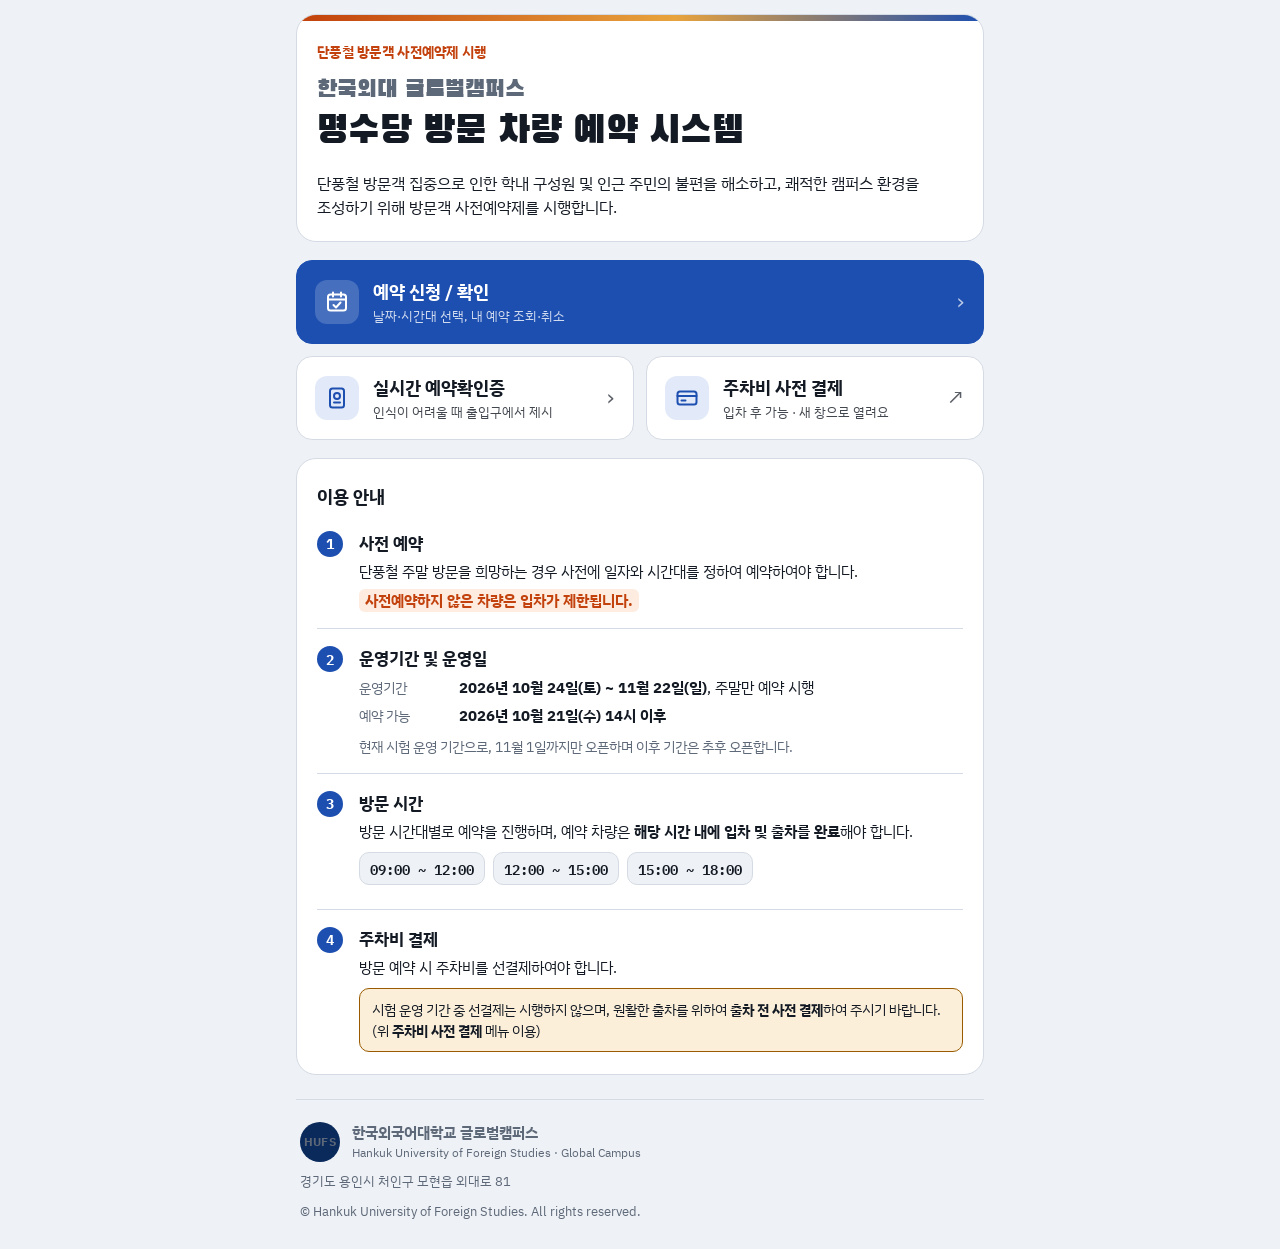
==== index.html @ e232fd65 "Update index.html" ====
<!doctype html>
<html lang="ko">
<head>
  <meta charset="utf-8">
  <meta name="viewport" content="width=device-width, initial-scale=1, viewport-fit=cover">
  <title>명수당 방문 차량 예약 | 한국외국어대학교 글로벌캠퍼스</title>
  <meta name="theme-color" content="#1d4fb0">
  <meta name="description" content="한국외국어대학교 글로벌캠퍼스 명수당 방문 차량 사전예약제 안내 — 단풍철 주말 방문 차량은 사전에 일자와 시간대를 예약해 주세요.">
  <link rel="icon" href="icon.svg" type="image/svg+xml">
  <link rel="apple-touch-icon" href="icon-192.png">
  <link rel="preconnect" href="https://fonts.googleapis.com">
  <link rel="stylesheet" href="https://fonts.googleapis.com/css2?family=Black+Han+Sans&family=IBM+Plex+Sans+KR:wght@400;500;600;700&family=IBM+Plex+Mono:wght@500;600&display=swap">
  <link rel="stylesheet" href="apply.css?v=4">
  <style>
    :root { --leaf: #c2410c; --leaf-soft: #fdecdf; }
    @media (prefers-color-scheme: dark) { :root { --leaf: #ff9a62; --leaf-soft: #3a2014; } }
    .page.home { max-width: 720px; gap: 18px; }

    /* 머리 */
    .hero { background: var(--surface); border: 1px solid var(--line); border-radius: 20px; padding: 26px 20px 22px; display: grid; gap: 14px; position: relative; overflow: hidden; }
    .hero::before { content: ""; position: absolute; inset: 0 0 auto 0; height: 6px; background: linear-gradient(90deg, var(--leaf), #e8a33d 55%, var(--accent)); }
    .kicker { margin: 0; font-size: 14px; font-weight: 700; color: var(--leaf); letter-spacing: .02em; }
    .hero h1 { margin: 0; font-family: var(--display); font-weight: 400; font-size: clamp(26px, 6.4vw, 38px); line-height: 1.25; }
    .hero h1 small { display: block; font-size: .62em; color: var(--muted); margin-bottom: 4px; }
    .lead { margin: 0; font-size: 16px; color: var(--ink); }

    /* 메뉴 */
    .menu { display: grid; gap: 12px; grid-template-columns: 1fr; }
    @media (min-width: 560px) { .menu { grid-template-columns: 1fr 1fr; } }
    .menu a { display: grid; grid-template-columns: auto 1fr auto; align-items: center; gap: 14px; min-height: 84px; padding: 16px 18px; border-radius: 16px; text-decoration: none; color: inherit; border: 1px solid var(--line); background: var(--surface); }
    .menu a:focus-visible { outline: 3px solid var(--accent); outline-offset: 2px; }
    @media (min-width: 560px) { .menu a.go { grid-column: 1 / -1; } }
    .menu a.go { background: var(--accent); color: var(--accent-ink); border-color: var(--accent); }
    .menu .ic { width: 44px; height: 44px; border-radius: 12px; display: grid; place-items: center; background: var(--accent-soft); color: var(--accent); }
    .menu a.go .ic { background: rgba(255, 255, 255, .18); color: inherit; }
    .menu .ic svg { width: 24px; height: 24px; }
    .menu b { display: block; font-size: 18px; }
    .menu span.sub { display: block; font-size: 13px; opacity: .8; margin-top: 2px; }
    .menu .arr { font-size: 22px; opacity: .7; }

    /* 안내문 */
    .guide { background: var(--surface); border: 1px solid var(--line); border-radius: 20px; padding: 6px 20px; }
    .guide h2.gt { margin: 18px 0 4px; font-size: 18px; }
    .item { display: grid; grid-template-columns: 30px 1fr; gap: 12px; padding: 16px 0; border-top: 1px solid var(--line); }
    .item:first-of-type { border-top: 0; }
    .item .num { margin-top: 1px; }
    .item h3 { margin: 0 0 6px; font-size: 17px; }
    .item p { margin: 0 0 6px; font-size: 15px; }
    .item p:last-child { margin-bottom: 0; }
    .item .note { color: var(--muted); font-size: 14px; }
    .hl { background: var(--leaf-soft); color: var(--leaf); font-weight: 700; padding: 1px 6px; border-radius: 6px; }
    .facts { display: grid; gap: 6px; margin: 6px 0 8px; padding: 0; list-style: none; }
    .facts li { display: grid; grid-template-columns: 92px 1fr; gap: 8px; font-size: 15px; }
    .facts li > span:first-child { color: var(--muted); font-size: 14px; }
    .slots { display: flex; flex-wrap: wrap; gap: 8px; margin: 8px 0; padding: 0; list-style: none; }
    .slots li { font-family: var(--mono); font-size: 14px; font-weight: 600; font-variant-numeric: tabular-nums; border: 1px solid var(--line); border-radius: 10px; padding: 5px 10px; background: var(--bg); }
    .callout { margin-top: 8px !important; padding: 10px 12px; border-radius: 10px; background: var(--warn-soft); border: 1px solid var(--warn); font-size: 14px !important; }

    /* 하단 학교 정보 */
    .foot { text-align: left; margin-top: 6px; border-top: 1px solid var(--line); padding: 22px 4px 0; display: grid; gap: 10px; font-size: 13px; color: var(--muted); }
    .foot .org { display: flex; align-items: center; gap: 12px; color: var(--ink); }
    .foot .seal { width: 40px; height: 40px; border-radius: 50%; display: grid; place-items: center; background: #0a2a5c; color: #fff; font-weight: 700; font-size: 12px; letter-spacing: .02em; flex: none; }
    .foot .org b { display: block; font-size: 15px; }
    .foot .org span { font-size: 12px; color: var(--muted); }
    .foot p { margin: 0; }
  </style>
</head>
<body>
<div class="page home">

  <header class="hero">
    <p class="kicker">단풍철 방문객 사전예약제 시행</p>
    <h1><small>한국외대 글로벌캠퍼스</small>명수당 방문 차량 예약 시스템</h1>
    <p class="lead">단풍철 방문객 집중으로 인한 학내 구성원 및 인근 주민의 불편을 해소하고, 쾌적한 캠퍼스 환경을 조성하기 위해 방문객 사전예약제를 시행합니다.</p>
  </header>

  <nav class="menu" aria-label="바로가기">
    <a class="go" href="apply.html">
      <span class="ic" aria-hidden="true"><svg viewBox="0 0 24 24" fill="none" stroke="currentColor" stroke-width="2" stroke-linecap="round" stroke-linejoin="round"><rect x="3" y="4.5" width="18" height="16" rx="2.5"/><path d="M3 9.5h18M8 2.5v4M16 2.5v4M8.5 15l2.5 2.5 4.5-5"/></svg></span>
      <span><b>예약 신청 / 확인</b><span class="sub">날짜·시간대 선택, 내 예약 조회·취소</span></span>
      <span class="arr" aria-hidden="true">›</span>
    </a>
    <a href="pass.html">
      <span class="ic" aria-hidden="true"><svg viewBox="0 0 24 24" fill="none" stroke="currentColor" stroke-width="2" stroke-linecap="round" stroke-linejoin="round"><rect x="5" y="2.5" width="14" height="19" rx="2.5"/><circle cx="12" cy="10" r="3"/><path d="M9 16.5h6"/></svg></span>
      <span><b>실시간 예약확인증</b><span class="sub">인식이 어려울 때 출입구에서 제시</span></span>
      <span class="arr" aria-hidden="true">›</span>
    </a>
    <a href="http://203.253.68.223/prepaydef/doViewPaymentSchCar/w7jr+ABnTaqZTyXS6M+lZkHpiDXPSNMlyNWOzWxVe57B+BYL1L3oDJ21NwJ7zEuEWkH5nnFZp5ZYwIPDDzPXhA==" target="_blank" rel="noopener">
      <span class="ic" aria-hidden="true"><svg viewBox="0 0 24 24" fill="none" stroke="currentColor" stroke-width="2" stroke-linecap="round" stroke-linejoin="round"><rect x="2.5" y="5.5" width="19" height="13" rx="2.5"/><path d="M2.5 10h19M6.5 14.5h4"/></svg></span>
      <span><b>주차비 사전 결제</b><span class="sub">입차 후 가능 · 새 창으로 열려요</span></span>
      <span class="arr" aria-hidden="true">↗</span>
    </a>
  </nav>

  <main class="guide" aria-labelledby="gt">
    <h2 class="gt" id="gt">이용 안내</h2>

    <section class="item" aria-labelledby="g1">
      <span class="num" aria-hidden="true">1</span>
      <div>
        <h3 id="g1">사전 예약</h3>
        <p>단풍철 주말 방문을 희망하는 경우 사전에 일자와 시간대를 정하여 예약하여야 합니다.</p>
        <p><span class="hl">사전예약하지 않은 차량은 입차가 제한됩니다.</span></p>
      </div>
    </section>

    <section class="item" aria-labelledby="g2">
      <span class="num" aria-hidden="true">2</span>
      <div>
        <h3 id="g2">운영기간 및 운영일</h3>
        <ul class="facts">
          <li><span>운영기간</span><span><b>2026년 10월 24일(토) ~ 11월 22일(일)</b>, 주말만 예약 시행</span></li>
          <li><span>예약 가능</span><span><b>2026년 10월 21일(수) 14시 이후</b></span></li>
        </ul>
        <p class="note">현재 시험 운영 기간으로, 11월 1일까지만 오픈하며 이후 기간은 추후 오픈합니다.</p>
      </div>
    </section>

    <section class="item" aria-labelledby="g3">
      <span class="num" aria-hidden="true">3</span>
      <div>
        <h3 id="g3">방문 시간</h3>
        <p>방문 시간대별로 예약을 진행하며, 예약 차량은 <b>해당 시간 내에 입차 및 출차를 완료</b>해야 합니다.</p>
        <ul class="slots" aria-label="방문 시간대">
          <li>09:00 ~ 12:00</li><li>12:00 ~ 15:00</li><li>15:00 ~ 18:00</li>
        </ul>
      </div>
    </section>

    <section class="item" aria-labelledby="g4">
      <span class="num" aria-hidden="true">4</span>
      <div>
        <h3 id="g4">주차비 결제</h3>
        <p>방문 예약 시 주차비를 선결제하여야 합니다.</p>
        <p class="callout">시험 운영 기간 중 선결제는 시행하지 않으며, 원활한 출차를 위하여 <b>출차 전 사전 결제</b>하여 주시기 바랍니다. (위 <b>주차비 사전 결제</b> 메뉴 이용)</p>
      </div>
    </section>
  </main>

  <footer class="foot">
    <div class="org">
      <span class="seal" aria-hidden="true">HUFS</span>
      <span><b>한국외국어대학교 글로벌캠퍼스</b><span>Hankuk University of Foreign Studies · Global Campus</span></span>
    </div>
    <p>경기도 용인시 처인구 모현읍 외대로 81</p>
    <p>© Hankuk University of Foreign Studies. All rights reserved.</p>
  </footer>

</div>
</body>
</html>
---- apply.css ----
/* =========================================================
   방문 차량 예약 — 신청 페이지 (모바일 우선, 확인 앱과 같은 색·글꼴)
   ========================================================= */
:root {
  --bg: #eef1f5; --surface: #ffffff; --ink: #141a24; --muted: #5d6878; --line: #d5dbe4;
  --plate: #ffffff; --plate-ink: #0d1117; --plate-edge: #1b2230;
  --accent: #1d4fb0; --accent-ink: #ffffff; --accent-soft: #e2eafa;
  --ok: #157a46; --ok-soft: #dff3e8; --warn: #9a5b00; --warn-soft: #fbefd9; --bad: #b3261e; --bad-soft: #fbe3e1;
  --display: "Black Han Sans", "IBM Plex Sans KR", "Apple SD Gothic Neo", "Malgun Gothic", sans-serif;
  --body: "IBM Plex Sans KR", "Apple SD Gothic Neo", "Malgun Gothic", system-ui, sans-serif;
  --mono: "IBM Plex Mono", ui-monospace, Menlo, monospace;
  color-scheme: light;
}
@media (prefers-color-scheme: dark) {
  :root {
    --bg: #0f131a; --surface: #171d27; --ink: #e7ecf3; --muted: #97a2b3; --line: #2a3342;
    --plate: #f2f4f7; --plate-ink: #0d1117; --plate-edge: #000000;
    --accent: #6f9cff; --accent-ink: #0b1220; --accent-soft: #1c2a47;
    --ok: #5fd39a; --ok-soft: #133224; --warn: #f0b860; --warn-soft: #3a2a10; --bad: #ff8a80; --bad-soft: #3d1a18;
    color-scheme: dark;
  }
}
[hidden] { display: none !important; }
* { box-sizing: border-box; }
html, body { margin: 0; }
body { background: var(--bg); color: var(--ink); font-family: var(--body); font-size: 16px; line-height: 1.5; word-break: keep-all; overflow-wrap: anywhere; -webkit-tap-highlight-color: transparent; }
button, input { font: inherit; color: inherit; }

.page {
  max-width: 600px; margin: 0 auto; display: grid; gap: 16px;
  padding-top: max(14px, env(safe-area-inset-top)); padding-bottom: max(28px, env(safe-area-inset-bottom));
  padding-left: max(16px, env(safe-area-inset-left)); padding-right: max(16px, env(safe-area-inset-right));
}

/* ---------- 머리글 ---------- */
.top { display: flex; align-items: center; justify-content: space-between; gap: 12px; flex-wrap: wrap; }
.brand { display: flex; align-items: center; gap: 10px; font-family: var(--display); font-size: 22px; }
a.brand { color: inherit; text-decoration: none; }
.brand-mark { width: 34px; height: 34px; border-radius: 9px; display: grid; place-items: center; background: var(--accent); color: var(--accent-ink); font-size: 20px; }
.tabs { display: inline-flex; background: var(--surface); border: 1px solid var(--line); border-radius: 12px; padding: 3px; }
.tabs button { border: 0; background: transparent; padding: 0 14px; min-height: 40px; border-radius: 9px; font-size: 14px; font-weight: 600; color: var(--muted); cursor: pointer; }
.tabs button[aria-pressed="true"] { background: var(--accent-soft); color: var(--accent); }
.notice { font-size: 14px; background: var(--warn-soft); border: 1px solid var(--warn); border-radius: 10px; padding: 12px 14px; }

/* ---------- 단계 카드 ---------- */
form#applyForm { display: grid; gap: 14px; }
.step { background: var(--surface); border: 1px solid var(--line); border-radius: 16px; padding: 18px 16px; display: grid; gap: 12px; }
.step h2 { margin: 0; font-size: 17px; font-weight: 700; display: flex; align-items: center; gap: 10px; }
.num { width: 26px; height: 26px; border-radius: 50%; display: inline-grid; place-items: center; background: var(--accent); color: var(--accent-ink); font-size: 14px; font-weight: 700; flex: none; }
.muted { color: var(--muted); margin: 0; font-size: 14px; }

/* 날짜 띠: 가로로 밀어서 고르기 */
.dates { display: flex; gap: 8px; overflow-x: auto; padding: 2px 2px 6px; margin: 0 -2px; scroll-snap-type: x proximity; -webkit-overflow-scrolling: touch; }
.date-chip { flex: none; scroll-snap-align: start; width: 64px; min-height: 72px; border-radius: 12px; border: 1px solid var(--line); background: var(--surface); display: grid; place-items: center; align-content: center; gap: 2px; cursor: pointer; padding: 6px 0; }
.date-chip .dw { font-size: 12px; color: var(--muted); }
.date-chip .dd { font-family: var(--mono); font-size: 20px; font-weight: 600; font-variant-numeric: tabular-nums; }
.date-chip .dl { font-size: 11px; color: var(--muted); }
.date-chip.sun .dw { color: var(--bad); } .date-chip.sat .dw { color: var(--accent); }
.date-chip:disabled { opacity: .4; cursor: not-allowed; }
/* 공개 예정 날짜: 흐리게 + 아래에 "10/21(수) 14시 오픈" */
.date-col { flex: none; width: 64px; display: grid; justify-items: stretch; align-content: start; gap: 5px; scroll-snap-align: start; }
.date-col .date-chip { width: 100%; }
.date-chip.sched { opacity: .42; border-style: dashed; cursor: default; }
.date-open { font-size: 11px; line-height: 1.3; font-weight: 700; text-align: center; color: var(--warn); white-space: nowrap; letter-spacing: -.02em; }
.date-note { margin: 0; font-size: 14px; font-weight: 600; color: var(--warn); }
.date-note:empty { display: none; }
#applyForm.dates-only > section:nth-of-type(n+3), #applyForm.dates-only .submit-bar { display: none; }
.period { margin: 0; font-size: 14px; color: var(--muted); }
.period b { color: var(--ink); }
.closed h2 { color: var(--bad); }
.date-chip[aria-checked="true"] { background: var(--accent); border-color: var(--accent); color: var(--accent-ink); }
.date-chip[aria-checked="true"] .dw, .date-chip[aria-checked="true"] .dl { color: var(--accent-ink); }
.other-date { display: flex; align-items: center; gap: 10px; font-size: 14px; color: var(--muted); flex-wrap: wrap; }
.other-date input { min-height: 40px; border: 1px solid var(--line); border-radius: 10px; padding: 0 10px; background: var(--bg); }

/* 시간대 카드 */
.slots { display: grid; gap: 8px; }
.slot { display: grid; grid-template-columns: 1fr auto; align-items: center; gap: 4px 12px; text-align: left; min-height: 64px; padding: 10px 14px; border-radius: 12px; border: 1px solid var(--line); background: var(--surface); cursor: pointer; }
.slot .time { font-family: var(--mono); font-size: 18px; font-weight: 600; font-variant-numeric: tabular-nums; white-space: nowrap; }
.slot .left { font-size: 14px; font-weight: 600; color: var(--ok); white-space: nowrap; }
.slot .bar { grid-column: 1 / -1; height: 5px; border-radius: 99px; background: var(--line); overflow: hidden; }
.slot .bar i { display: block; height: 100%; background: var(--ok); border-radius: 99px; }
.slot.few .left { color: var(--warn); } .slot.few .bar i { background: var(--warn); }
.slot[aria-checked="true"] { border: 2px solid var(--accent); background: var(--accent-soft); padding: 9px 13px; }
.slot:disabled { cursor: not-allowed; opacity: .55; }
.slot:disabled .left { color: var(--muted); }
.slot.pre { opacity: .42; border-style: dashed; }
.slot.pre .left { color: var(--warn); }

/* 입력 */
.field { display: grid; gap: 6px; font-size: 14px; font-weight: 600; color: var(--muted); min-width: 0; }
.field > input { min-height: 50px; border: 1px solid var(--line); border-radius: 12px; padding: 0 14px; background: var(--bg); font-size: 17px; font-weight: 500; color: var(--ink); min-width: 0; width: 100%; }
.field .hint { font-weight: 400; font-size: 13px; }
.field .hint.err { color: var(--bad); }
.two { display: grid; grid-template-columns: 1fr 1fr; gap: 12px; }
@media (max-width: 420px) { .two { grid-template-columns: 1fr; } }
.plate { display: flex; align-items: stretch; background: var(--plate); border: 3px solid var(--plate-edge); border-radius: 10px; overflow: hidden; }
.plate .strip { width: 28px; flex: none; background: #1d4fb0; color: #ffffff; display: grid; place-items: center; font: 600 10px/1.1 var(--body); writing-mode: vertical-rl; }
.plate input { flex: 1; min-width: 0; border: 0; outline: 0; background: transparent; color: var(--plate-ink); font-family: var(--display); font-size: 30px; letter-spacing: .05em; text-align: center; padding: 6px; }
.plate input::placeholder { color: #b5bcc7; }
.plate:focus-within, .field > input:focus, .other-date input:focus { outline: 3px solid var(--accent); outline-offset: 2px; }

.agree { display: flex; align-items: center; gap: 10px; font-weight: 600; cursor: pointer; min-height: 44px; }
.agree input { width: 22px; height: 22px; accent-color: var(--accent); flex: none; }
.terms summary { cursor: pointer; font-size: 14px; color: var(--muted); }
.terms table { width: 100%; border-collapse: collapse; margin-top: 8px; font-size: 14px; }
.terms th { text-align: left; width: 84px; color: var(--muted); font-weight: 600; padding: 6px 8px 6px 0; vertical-align: top; }
.terms td { padding: 6px 0; border-bottom: 1px solid var(--line); }
.terms p { font-size: 13px; color: var(--muted); margin: 8px 0 0; }

/* 신청 버튼 영역: 휴대폰에서는 화면 아래에 붙어 있음 */
.submit-bar { position: sticky; bottom: 0; z-index: 5; background: var(--bg); padding: 10px 0 max(6px, env(safe-area-inset-bottom)); display: grid; gap: 6px; border-top: 1px solid var(--line); }
.summary { margin: 0; font-size: 14px; color: var(--muted); }
.summary b { color: var(--ink); }
.form-error { margin: 0; font-size: 14px; color: var(--bad); font-weight: 600; }
.form-error:empty { display: none; }

button.primary, button { min-height: 52px; border-radius: 12px; border: 1px solid var(--line); background: var(--surface); font-weight: 700; font-size: 17px; cursor: pointer; padding: 0 18px; }
button.primary { background: var(--accent); border-color: var(--accent); color: var(--accent-ink); }
button:disabled { opacity: .55; cursor: default; }
button:focus-visible, .date-chip:focus-visible, .slot:focus-visible { outline: 3px solid var(--accent); outline-offset: 2px; }
.wide { grid-column: 1 / -1; }

/* 완료 티켓 */
.ticket { background: var(--surface); border: 1px solid var(--line); border-radius: 18px; overflow: hidden; }
.ticket-head { background: var(--ok-soft); padding: 22px 18px; display: flex; align-items: center; gap: 14px; border-bottom: 2px dashed var(--line); }
.ticket-head h2 { margin: 0; font-family: var(--display); font-weight: 400; font-size: 26px; color: var(--ok); }
.check { width: 40px; height: 40px; border-radius: 50%; background: var(--ok); color: var(--ok-soft); display: grid; place-items: center; font-size: 22px; font-weight: 700; flex: none; }
.ticket-body { margin: 0; padding: 18px; display: grid; gap: 12px; }
.ticket-body div { display: grid; grid-template-columns: 90px 1fr; align-items: center; }
.ticket-body dt { color: var(--muted); font-size: 14px; }
.ticket-body dd { margin: 0; font-size: 18px; font-weight: 600; }
.mono { font-family: var(--mono); letter-spacing: .08em; }
.ticket-foot { margin: 0; padding: 0 18px 18px; font-size: 14px; color: var(--muted); }
.mini-plate { display: inline-block; font-family: var(--display); font-weight: 400; font-size: 20px; letter-spacing: .05em; color: var(--plate-ink); background: var(--plate); border: 2px solid var(--plate-edge); border-radius: 6px; padding: 1px 10px; }
.row-buttons { display: grid; grid-template-columns: 1fr 1fr; gap: 10px; }

/* 내 예약 */
#mineForm { align-items: end; }
.my-item { display: grid; grid-template-columns: 1fr auto; gap: 4px 12px; align-items: center; padding: 12px 0; border-top: 1px solid var(--line); }
.my-item .when { font-weight: 700; }
.my-item .meta { font-size: 13px; color: var(--muted); }
.my-item .acts { grid-row: 1 / span 2; grid-column: 2; display: flex; gap: 8px; }
.my-item button { min-height: 44px; font-size: 14px; padding: 0 14px; }
.my-item button.to-pass { color: var(--accent); border-color: var(--accent); }
button.pass-go { width: 100%; margin-bottom: 10px; }
.my-item button.arm { color: var(--bad); border-color: var(--bad); }
.my-item.gone { opacity: .5; }

.foot { display: grid; gap: 2px; font-size: 13px; color: var(--muted); text-align: center; padding-top: 6px; }

@media (min-width: 640px) {
  .step { padding: 22px 22px; }
  .slots { grid-template-columns: repeat(3, 1fr); }
  .slot { grid-template-columns: 1fr; text-align: center; justify-items: center; }
  .slot .time { font-size: 16px; }
  .slot .bar { width: 100%; }
  .submit-bar { position: static; border-top: 0; background: transparent; }
}
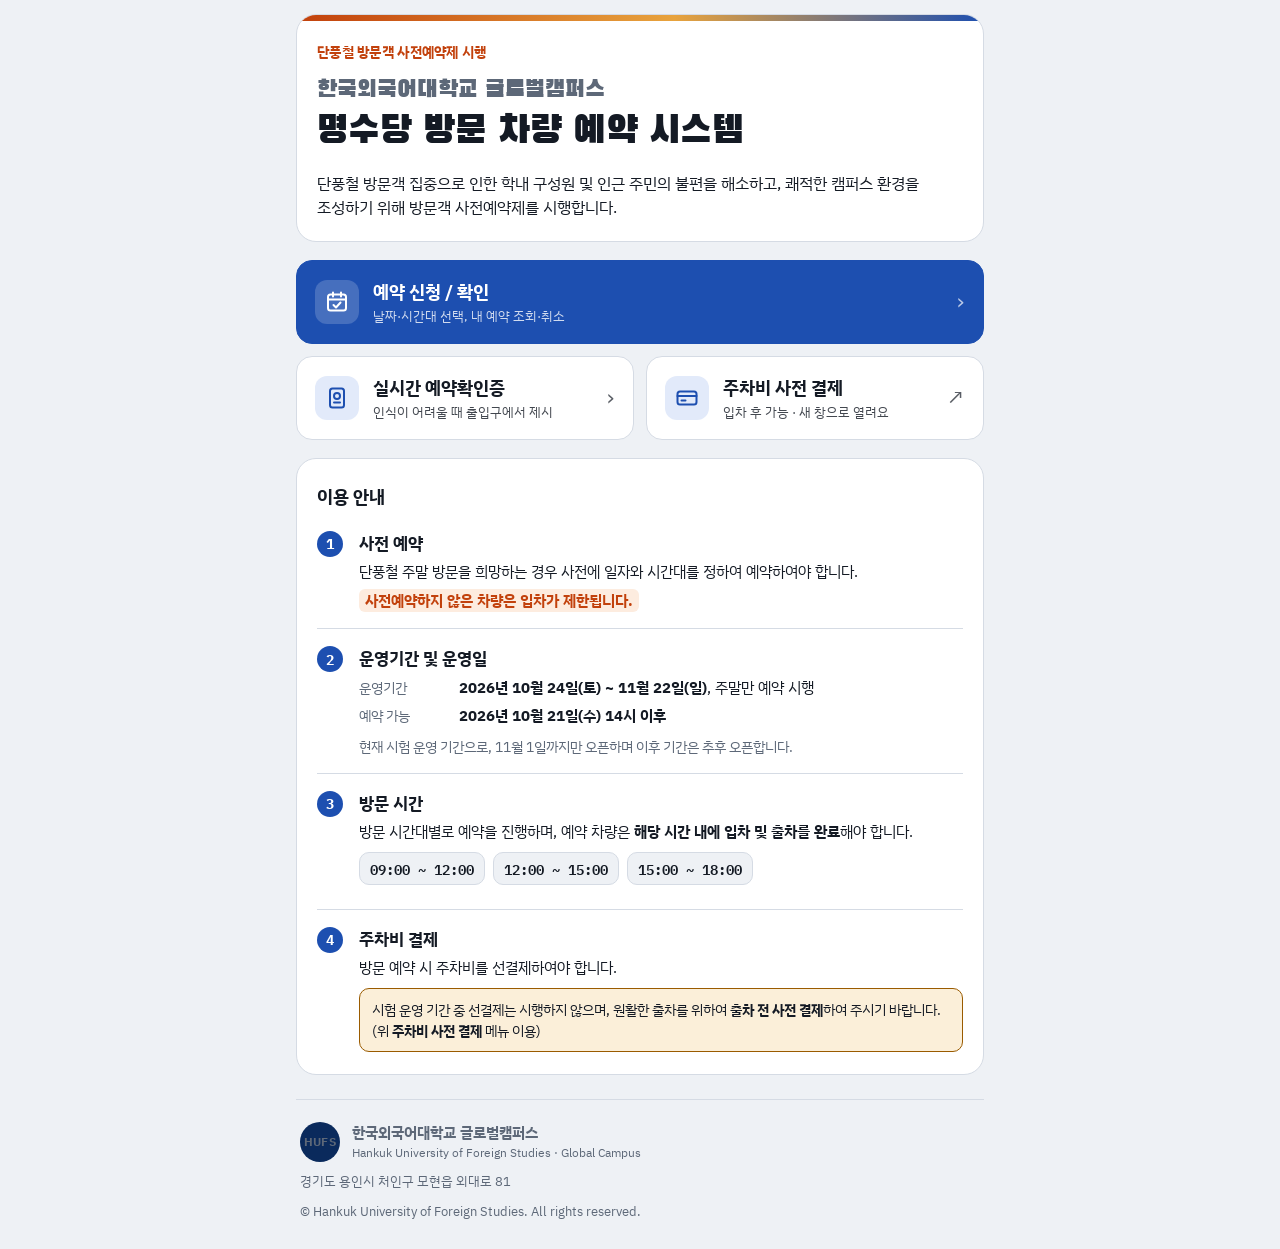
==== commit 9e51ca44: "Update index.html" ====
--- a/index.html
+++ b/index.html
@@ -70,7 +70,7 @@
 
   <header class="hero">
     <p class="kicker">단풍철 방문객 사전예약제 시행</p>
-    <h1><small>한국외대 글로벌캠퍼스</small>명수당 방문 차량 예약 시스템</h1>
+    <h1><small>한국외국어대학교 글로벌캠퍼스</small>명수당 방문 차량 예약 시스템</h1>
     <p class="lead">단풍철 방문객 집중으로 인한 학내 구성원 및 인근 주민의 불편을 해소하고, 쾌적한 캠퍼스 환경을 조성하기 위해 방문객 사전예약제를 시행합니다.</p>
   </header>
 
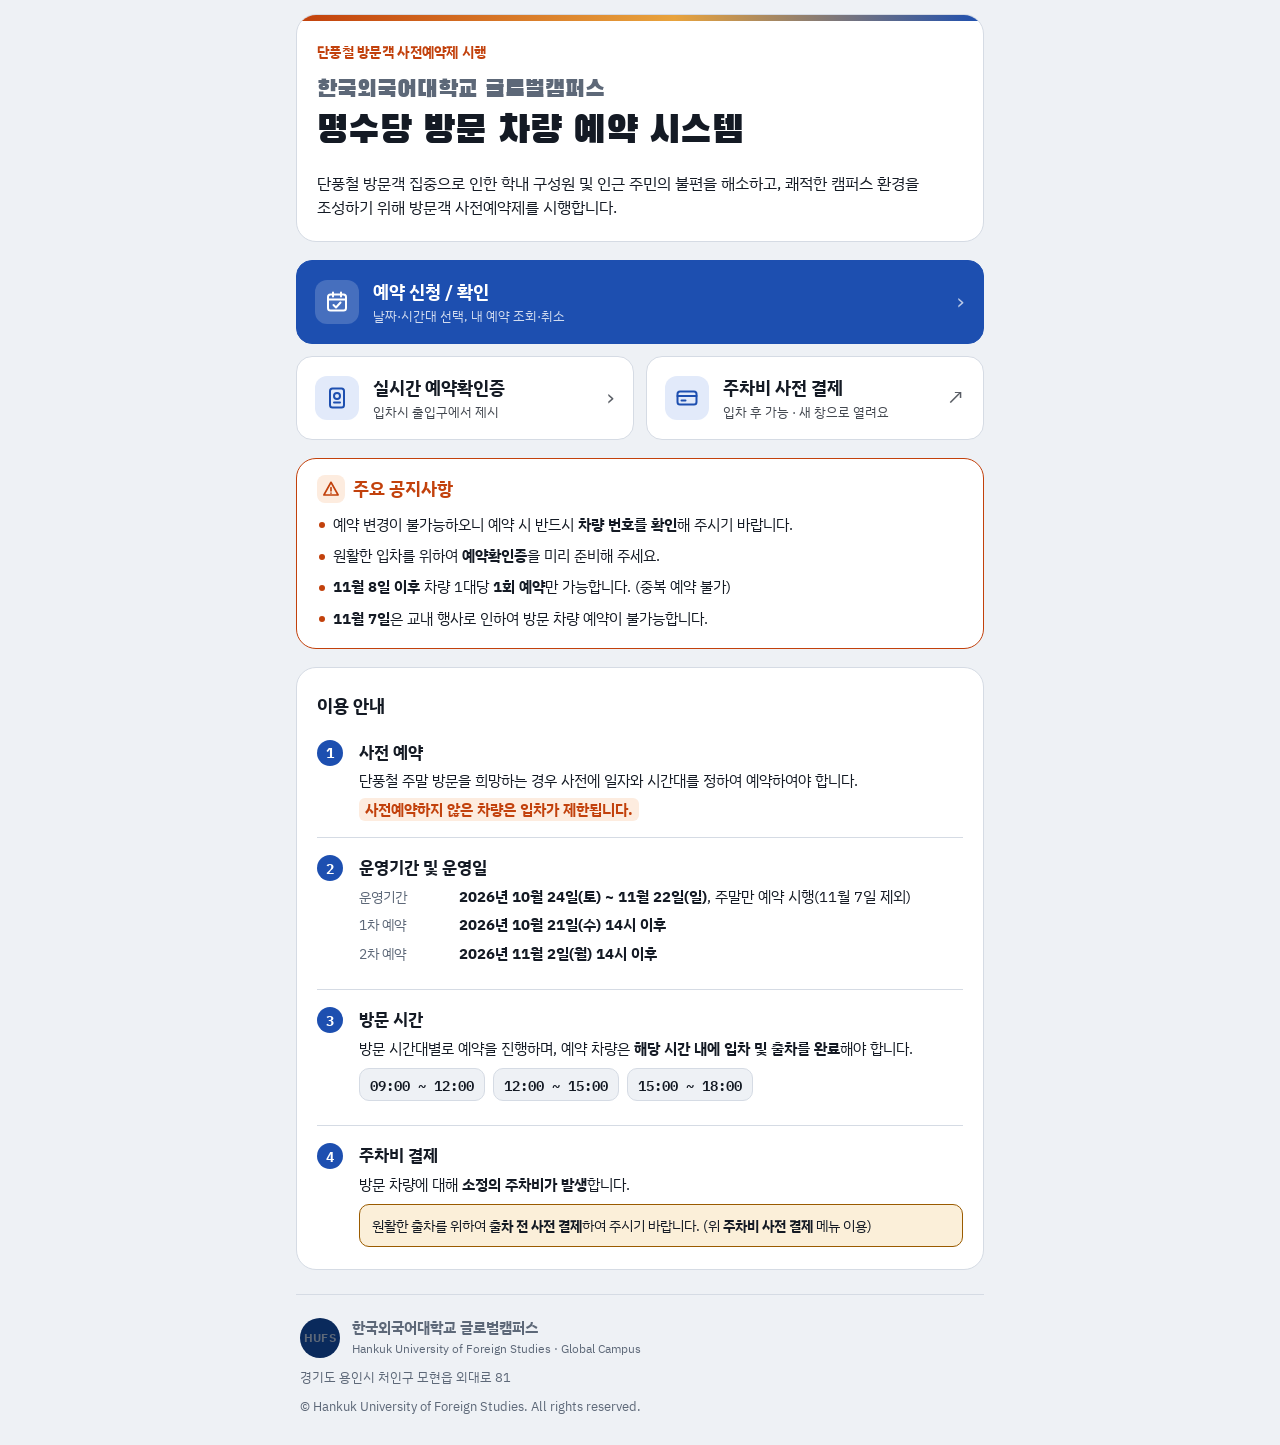
==== commit cc94bb23: "Add files via upload" ====
--- a/index.html
+++ b/index.html
@@ -1,5 +1,5 @@
 <!doctype html>
-<html lang="ko">
+<html lang="ko" data-page="index">
 <head>
   <meta charset="utf-8">
   <meta name="viewport" content="width=device-width, initial-scale=1, viewport-fit=cover">
@@ -10,7 +10,7 @@
   <link rel="apple-touch-icon" href="icon-192.png">
   <link rel="preconnect" href="https://fonts.googleapis.com">
   <link rel="stylesheet" href="https://fonts.googleapis.com/css2?family=Black+Han+Sans&family=IBM+Plex+Sans+KR:wght@400;500;600;700&family=IBM+Plex+Mono:wght@500;600&display=swap">
-  <link rel="stylesheet" href="apply.css?v=4">
+  <link rel="stylesheet" href="apply.css?v=9">
   <style>
     :root { --leaf: #c2410c; --leaf-soft: #fdecdf; }
     @media (prefers-color-scheme: dark) { :root { --leaf: #ff9a62; --leaf-soft: #3a2014; } }
@@ -56,6 +56,15 @@
     .slots li { font-family: var(--mono); font-size: 14px; font-weight: 600; font-variant-numeric: tabular-nums; border: 1px solid var(--line); border-radius: 10px; padding: 5px 10px; background: var(--bg); }
     .callout { margin-top: 8px !important; padding: 10px 12px; border-radius: 10px; background: var(--warn-soft); border: 1px solid var(--warn); font-size: 14px !important; }
 
+    /* 주요 공지사항 */
+    .notice-box { background: var(--surface); border: 1.5px solid var(--leaf); border-radius: 20px; padding: 16px 20px 18px; }
+    .notice-box h2 { margin: 0 0 10px; font-size: 18px; display: flex; align-items: center; gap: 8px; color: var(--leaf); }
+    .notice-box .ni { width: 28px; height: 28px; border-radius: 8px; display: grid; place-items: center; background: var(--leaf-soft); flex: none; }
+    .notice-box .ni svg { width: 18px; height: 18px; }
+    .notice-box ul { margin: 0; padding: 0; list-style: none; display: grid; gap: 8px; }
+    .notice-box li { position: relative; padding-left: 16px; font-size: 15px; line-height: 1.55; }
+    .notice-box li::before { content: ""; position: absolute; left: 2px; top: .62em; width: 6px; height: 6px; border-radius: 50%; background: var(--leaf); }
+
     /* 하단 학교 정보 */
     .foot { text-align: left; margin-top: 6px; border-top: 1px solid var(--line); padding: 22px 4px 0; display: grid; gap: 10px; font-size: 13px; color: var(--muted); }
     .foot .org { display: flex; align-items: center; gap: 12px; color: var(--ink); }
@@ -82,15 +91,25 @@
     </a>
     <a href="pass.html">
       <span class="ic" aria-hidden="true"><svg viewBox="0 0 24 24" fill="none" stroke="currentColor" stroke-width="2" stroke-linecap="round" stroke-linejoin="round"><rect x="5" y="2.5" width="14" height="19" rx="2.5"/><circle cx="12" cy="10" r="3"/><path d="M9 16.5h6"/></svg></span>
-      <span><b>실시간 예약확인증</b><span class="sub">인식이 어려울 때 출입구에서 제시</span></span>
+      <span><b>실시간 예약확인증</b><span class="sub">입차시 출입구에서 제시</span></span>
       <span class="arr" aria-hidden="true">›</span>
     </a>
-    <a href="http://203.253.68.223/prepaydef/doViewPaymentSchCar/w7jr+ABnTaqZTyXS6M+lZkHpiDXPSNMlyNWOzWxVe57B+BYL1L3oDJ21NwJ7zEuEWkH5nnFZp5ZYwIPDDzPXhA==" target="_blank" rel="noopener">
+    <a href="https://tinyurl.com/hufspay" target="_blank" rel="noopener">
       <span class="ic" aria-hidden="true"><svg viewBox="0 0 24 24" fill="none" stroke="currentColor" stroke-width="2" stroke-linecap="round" stroke-linejoin="round"><rect x="2.5" y="5.5" width="19" height="13" rx="2.5"/><path d="M2.5 10h19M6.5 14.5h4"/></svg></span>
       <span><b>주차비 사전 결제</b><span class="sub">입차 후 가능 · 새 창으로 열려요</span></span>
       <span class="arr" aria-hidden="true">↗</span>
     </a>
   </nav>
+
+  <section class="notice-box" aria-labelledby="nt">
+    <h2 id="nt"><span class="ni" aria-hidden="true"><svg viewBox="0 0 24 24" fill="none" stroke="currentColor" stroke-width="2.2" stroke-linecap="round" stroke-linejoin="round"><path d="M12 3 2.5 20h19L12 3Z"/><path d="M12 10v4.5M12 17.5v.01"/></svg></span>주요 공지사항</h2>
+    <ul>
+      <li>예약 변경이 불가능하오니 예약 시 반드시 <b>차량 번호를 확인</b>해 주시기 바랍니다.</li>
+      <li>원활한 입차를 위하여 <b>예약확인증</b>을 미리 준비해 주세요.</li>
+      <li><b>11월 8일 이후</b> 차량 1대당 <b>1회 예약</b>만 가능합니다. (중복 예약 불가)</li>
+      <li><b>11월 7일</b>은 교내 행사로 인하여 방문 차량 예약이 불가능합니다.</li>
+    </ul>
+  </section>
 
   <main class="guide" aria-labelledby="gt">
     <h2 class="gt" id="gt">이용 안내</h2>
@@ -109,10 +128,10 @@
       <div>
         <h3 id="g2">운영기간 및 운영일</h3>
         <ul class="facts">
-          <li><span>운영기간</span><span><b>2026년 10월 24일(토) ~ 11월 22일(일)</b>, 주말만 예약 시행</span></li>
-          <li><span>예약 가능</span><span><b>2026년 10월 21일(수) 14시 이후</b></span></li>
+          <li><span>운영기간</span><span><b>2026년 10월 24일(토) ~ 11월 22일(일)</b>, 주말만 예약 시행(11월 7일 제외)</span></li>
+          <li><span>1차 예약</span><span><b>2026년 10월 21일(수) 14시 이후</b></span></li>
+          <li><span>2차 예약</span><span><b>2026년 11월 2일(월) 14시 이후</b></span></li>
         </ul>
-        <p class="note">현재 시험 운영 기간으로, 11월 1일까지만 오픈하며 이후 기간은 추후 오픈합니다.</p>
       </div>
     </section>
 
@@ -131,8 +150,8 @@
       <span class="num" aria-hidden="true">4</span>
       <div>
         <h3 id="g4">주차비 결제</h3>
-        <p>방문 예약 시 주차비를 선결제하여야 합니다.</p>
-        <p class="callout">시험 운영 기간 중 선결제는 시행하지 않으며, 원활한 출차를 위하여 <b>출차 전 사전 결제</b>하여 주시기 바랍니다. (위 <b>주차비 사전 결제</b> 메뉴 이용)</p>
+        <p>방문 차량에 대해 <b>소정의 주차비가 발생</b>합니다.</p>
+        <p class="callout">원활한 출차를 위하여 <b>출차 전 사전 결제</b>하여 주시기 바랍니다. (위 <b>주차비 사전 결제</b> 메뉴 이용)</p>
       </div>
     </section>
   </main>
@@ -147,5 +166,8 @@
   </footer>
 
 </div>
+<!-- 접속 수 세기 (화면에는 아무것도 표시되지 않음) -->
+<script src="config.js"></script>
+<script src="stats.js?v=1"></script>
 </body>
 </html>
--- a/apply.css
+++ b/apply.css
@@ -62,6 +62,14 @@
 .date-col .date-chip { width: 100%; }
 .date-chip.sched { opacity: .42; border-style: dashed; cursor: default; }
 .date-open { font-size: 11px; line-height: 1.3; font-weight: 700; text-align: center; color: var(--warn); white-space: nowrap; letter-spacing: -.02em; }
+/* 세 시간대가 모두 찬 날: 붉은색 · 교내 행사 등 예약을 받지 않는 날: 회색(누를 수 없음) */
+.date-chip.full { border-color: var(--bad); background: var(--bad-soft); }
+.date-chip.full .dd { color: var(--bad); }
+.date-full { font-size: 11px; line-height: 1.3; font-weight: 700; text-align: center; color: var(--bad); }
+.date-chip.blocked, .date-chip.blocked:disabled { opacity: 1; background: var(--bg); border-color: var(--line); cursor: not-allowed; }
+.date-chip.blocked .dw, .date-chip.blocked .dd, .date-chip.blocked .dl { color: var(--muted); opacity: .6; }
+.date-chip.blocked .dd { text-decoration: line-through; text-decoration-thickness: 1.5px; }
+.date-block { font-size: 11px; line-height: 1.3; font-weight: 700; text-align: center; color: var(--muted); letter-spacing: -.03em; }
 .date-note { margin: 0; font-size: 14px; font-weight: 600; color: var(--warn); }
 .date-note:empty { display: none; }
 #applyForm.dates-only > section:nth-of-type(n+3), #applyForm.dates-only .submit-bar { display: none; }
@@ -86,6 +94,9 @@
 .slot:disabled .left { color: var(--muted); }
 .slot.pre { opacity: .42; border-style: dashed; }
 .slot.pre .left { color: var(--warn); }
+.slot.full, .slot.full:disabled { opacity: 1; border-color: var(--bad); background: var(--bad-soft); }
+.slot.full .left { color: var(--bad); } .slot.full .bar { background: color-mix(in srgb, var(--bad) 25%, transparent); } .slot.full .bar i { background: var(--bad); }
+.slot.full .time { color: var(--bad); }
 
 /* 입력 */
 .field { display: grid; gap: 6px; font-size: 14px; font-weight: 600; color: var(--muted); min-width: 0; }
@@ -146,6 +157,8 @@
 button.pass-go { width: 100%; margin-bottom: 10px; }
 .my-item button.arm { color: var(--bad); border-color: var(--bad); }
 .my-item.gone { opacity: .5; }
+.my-item .no-cancel { display: inline-flex; align-items: center; min-height: 44px; padding: 0 12px; font-size: 13px; font-weight: 700; color: var(--muted); border: 1px dashed var(--line); border-radius: 12px; white-space: nowrap; }
+.my-item .started-note { grid-column: 1 / -1; font-size: 13px; font-weight: 600; color: var(--warn); }
 
 .foot { display: grid; gap: 2px; font-size: 13px; color: var(--muted); text-align: center; padding-top: 6px; }
 
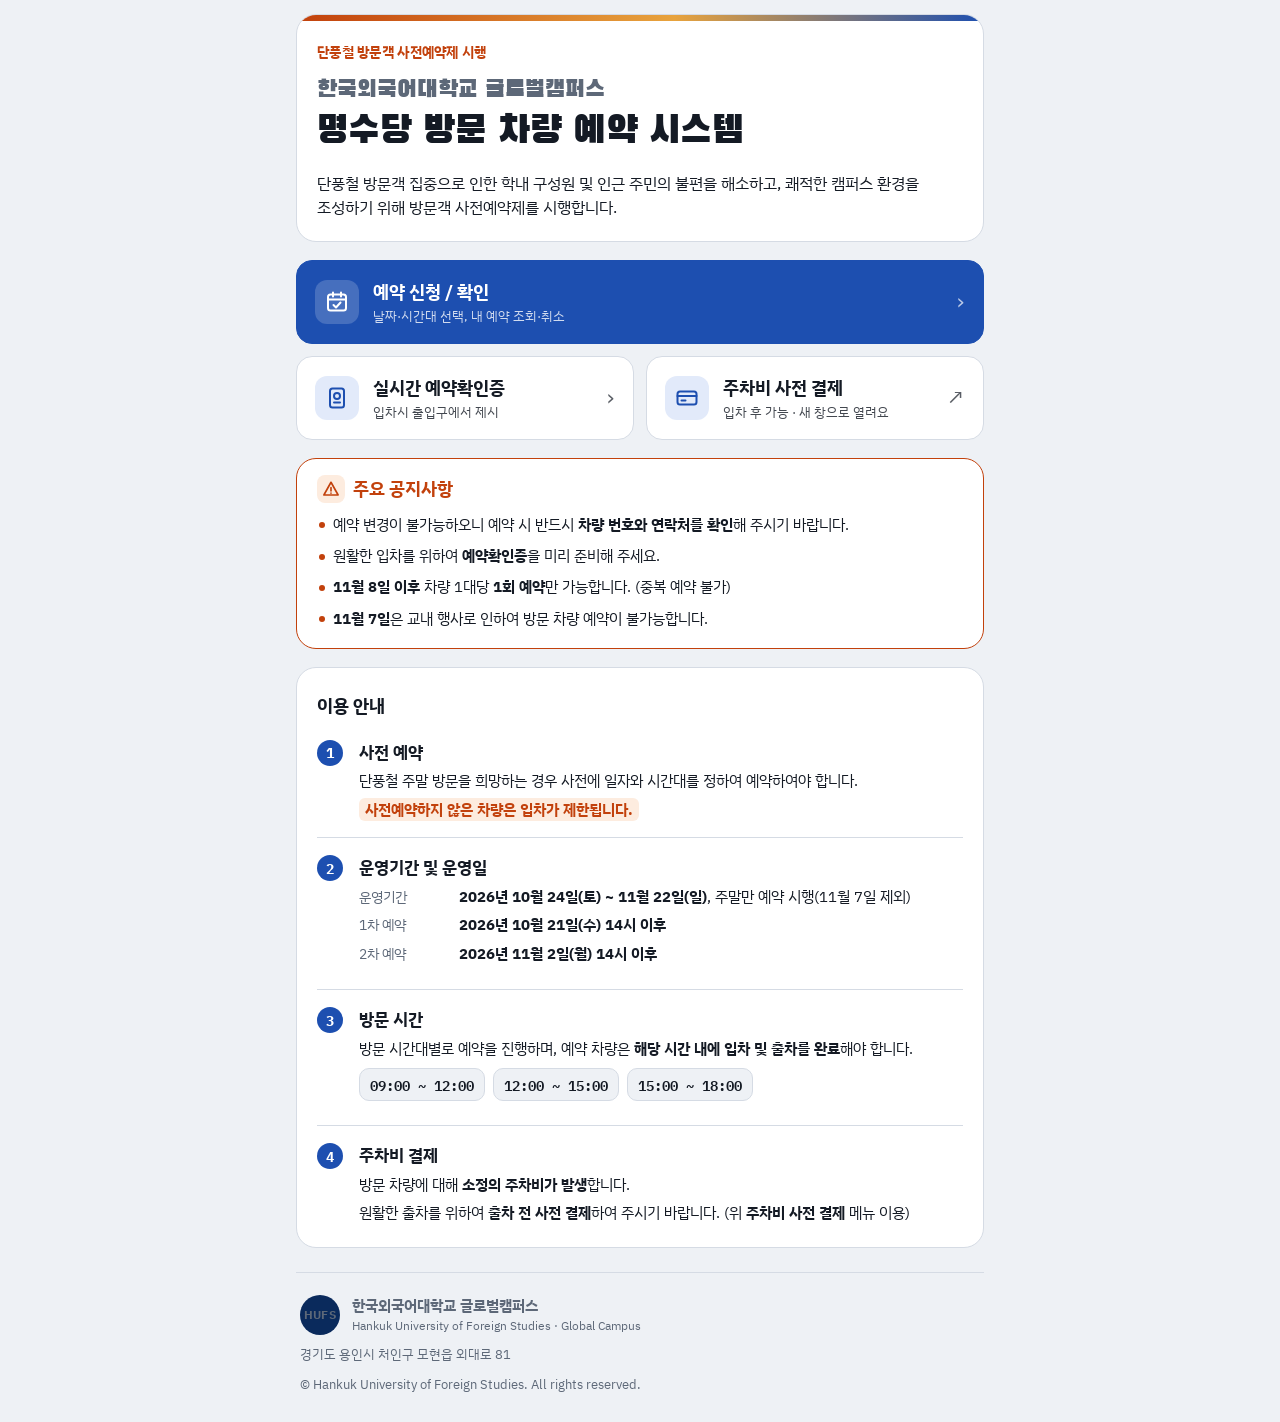
==== commit ea2b15ea: "Update index.html" ====
--- a/index.html
+++ b/index.html
@@ -104,7 +104,7 @@
   <section class="notice-box" aria-labelledby="nt">
     <h2 id="nt"><span class="ni" aria-hidden="true"><svg viewBox="0 0 24 24" fill="none" stroke="currentColor" stroke-width="2.2" stroke-linecap="round" stroke-linejoin="round"><path d="M12 3 2.5 20h19L12 3Z"/><path d="M12 10v4.5M12 17.5v.01"/></svg></span>주요 공지사항</h2>
     <ul>
-      <li>예약 변경이 불가능하오니 예약 시 반드시 <b>차량 번호를 확인</b>해 주시기 바랍니다.</li>
+      <li>예약 변경이 불가능하오니 예약 시 반드시 <b>차량 번호와 연락처를 확인</b>해 주시기 바랍니다.</li>
       <li>원활한 입차를 위하여 <b>예약확인증</b>을 미리 준비해 주세요.</li>
       <li><b>11월 8일 이후</b> 차량 1대당 <b>1회 예약</b>만 가능합니다. (중복 예약 불가)</li>
       <li><b>11월 7일</b>은 교내 행사로 인하여 방문 차량 예약이 불가능합니다.</li>
@@ -151,7 +151,7 @@
       <div>
         <h3 id="g4">주차비 결제</h3>
         <p>방문 차량에 대해 <b>소정의 주차비가 발생</b>합니다.</p>
-        <p class="callout">원활한 출차를 위하여 <b>출차 전 사전 결제</b>하여 주시기 바랍니다. (위 <b>주차비 사전 결제</b> 메뉴 이용)</p>
+        <p>원활한 출차를 위하여 <b>출차 전 사전 결제</b>하여 주시기 바랍니다. (위 <b>주차비 사전 결제</b> 메뉴 이용)</p>
       </div>
     </section>
   </main>
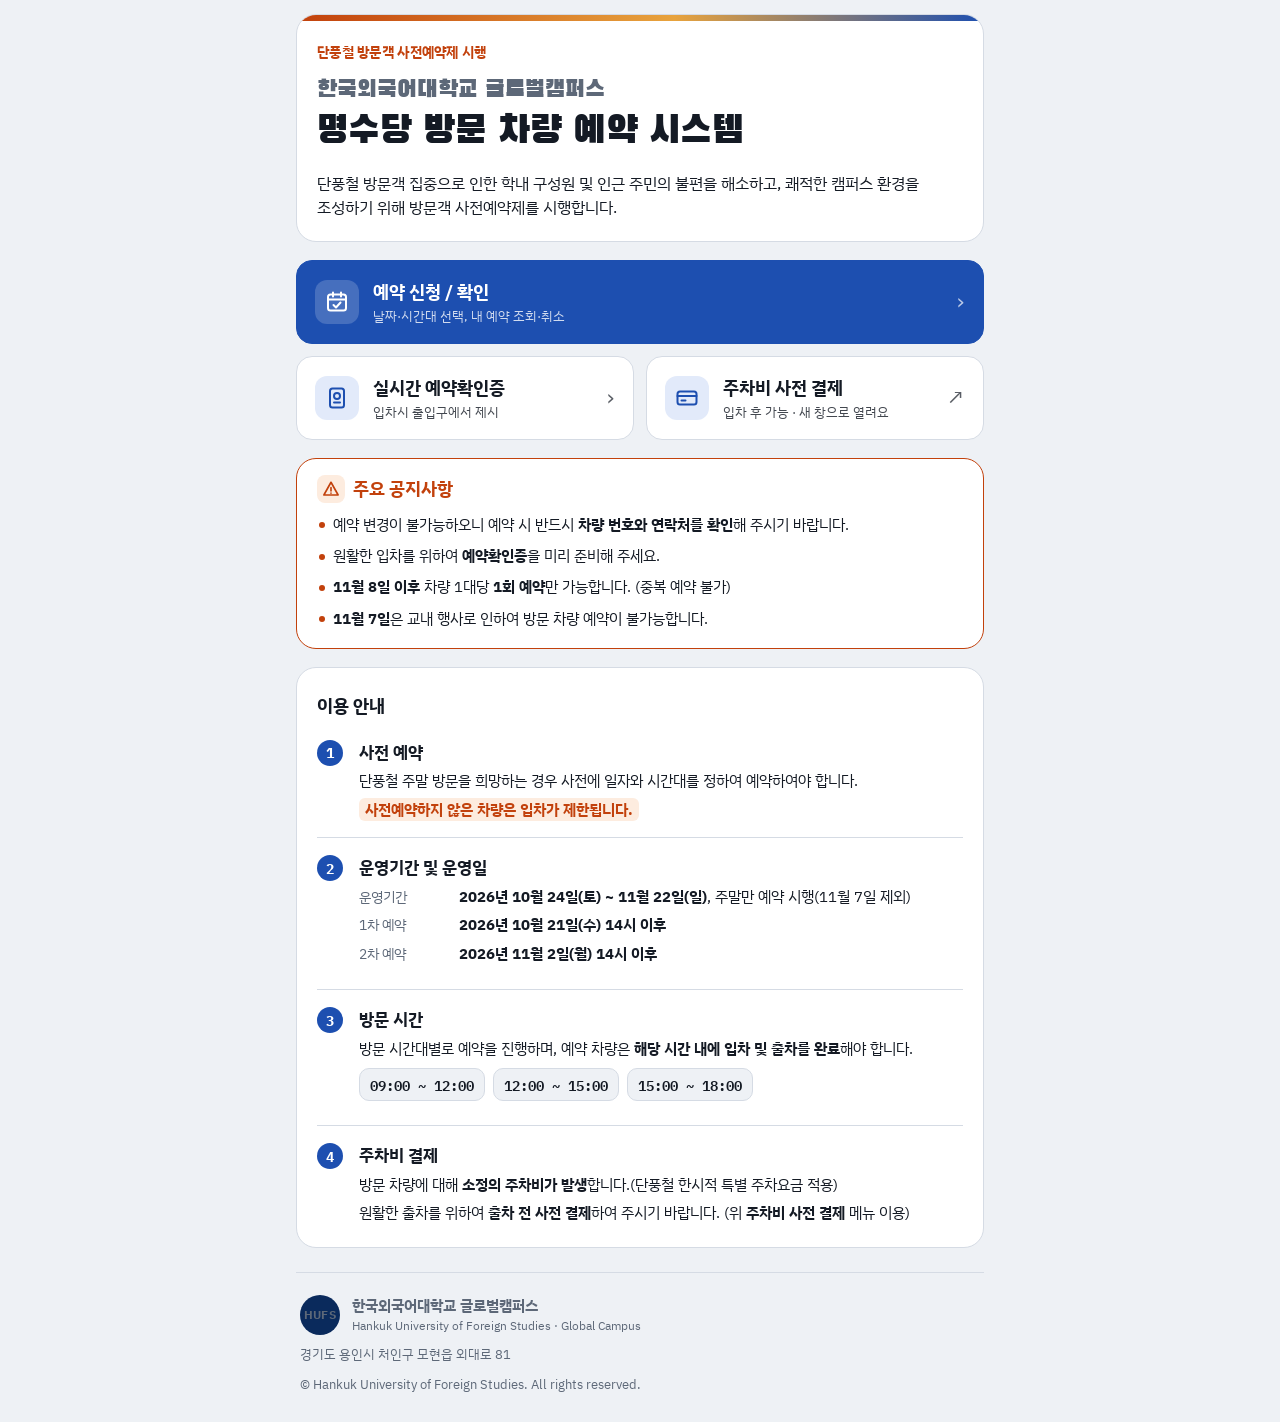
==== commit cc390cad: "Update index.html" ====
--- a/index.html
+++ b/index.html
@@ -150,7 +150,7 @@
       <span class="num" aria-hidden="true">4</span>
       <div>
         <h3 id="g4">주차비 결제</h3>
-        <p>방문 차량에 대해 <b>소정의 주차비가 발생</b>합니다.</p>
+        <p>방문 차량에 대해 <b>소정의 주차비가 발생</b>합니다.(단풍철 한시적 특별 주차요금 적용)</p>
         <p>원활한 출차를 위하여 <b>출차 전 사전 결제</b>하여 주시기 바랍니다. (위 <b>주차비 사전 결제</b> 메뉴 이용)</p>
       </div>
     </section>
--- a/apply.css
+++ b/apply.css
@@ -63,8 +63,8 @@
 .date-chip.sched { opacity: .42; border-style: dashed; cursor: default; }
 .date-open { font-size: 11px; line-height: 1.3; font-weight: 700; text-align: center; color: var(--warn); white-space: nowrap; letter-spacing: -.02em; }
 /* 세 시간대가 모두 찬 날: 붉은색 · 교내 행사 등 예약을 받지 않는 날: 회색(누를 수 없음) */
-.date-chip.full { border-color: var(--bad); background: var(--bad-soft); }
-.date-chip.full .dd { color: var(--bad); }
+.date-chip.full { border-color: var(--line); background: var(--surface); }
+.date-chip.full .dd, .date-chip.full .dw, .date-chip.full .dl { color: var(--muted); }
 .date-full { font-size: 11px; line-height: 1.3; font-weight: 700; text-align: center; color: var(--bad); }
 .date-chip.blocked, .date-chip.blocked:disabled { opacity: 1; background: var(--bg); border-color: var(--line); cursor: not-allowed; }
 .date-chip.blocked .dw, .date-chip.blocked .dd, .date-chip.blocked .dl { color: var(--muted); opacity: .6; }
@@ -78,6 +78,7 @@
 .closed h2 { color: var(--bad); }
 .date-chip[aria-checked="true"] { background: var(--accent); border-color: var(--accent); color: var(--accent-ink); }
 .date-chip[aria-checked="true"] .dw, .date-chip[aria-checked="true"] .dl { color: var(--accent-ink); }
+.date-chip.full[aria-checked="true"] .dd, .date-chip.full[aria-checked="true"] .dw, .date-chip.full[aria-checked="true"] .dl { color: var(--accent-ink); }
 .other-date { display: flex; align-items: center; gap: 10px; font-size: 14px; color: var(--muted); flex-wrap: wrap; }
 .other-date input { min-height: 40px; border: 1px solid var(--line); border-radius: 10px; padding: 0 10px; background: var(--bg); }
 
@@ -94,9 +95,7 @@
 .slot:disabled .left { color: var(--muted); }
 .slot.pre { opacity: .42; border-style: dashed; }
 .slot.pre .left { color: var(--warn); }
-.slot.full, .slot.full:disabled { opacity: 1; border-color: var(--bad); background: var(--bad-soft); }
-.slot.full .left { color: var(--bad); } .slot.full .bar { background: color-mix(in srgb, var(--bad) 25%, transparent); } .slot.full .bar i { background: var(--bad); }
-.slot.full .time { color: var(--bad); }
+.slot.full .bar i { background: var(--bad); }   /* 마감: 신청 안 받음과 같은 흐린 칸, 막대만 붉게 */
 
 /* 입력 */
 .field { display: grid; gap: 6px; font-size: 14px; font-weight: 600; color: var(--muted); min-width: 0; }
